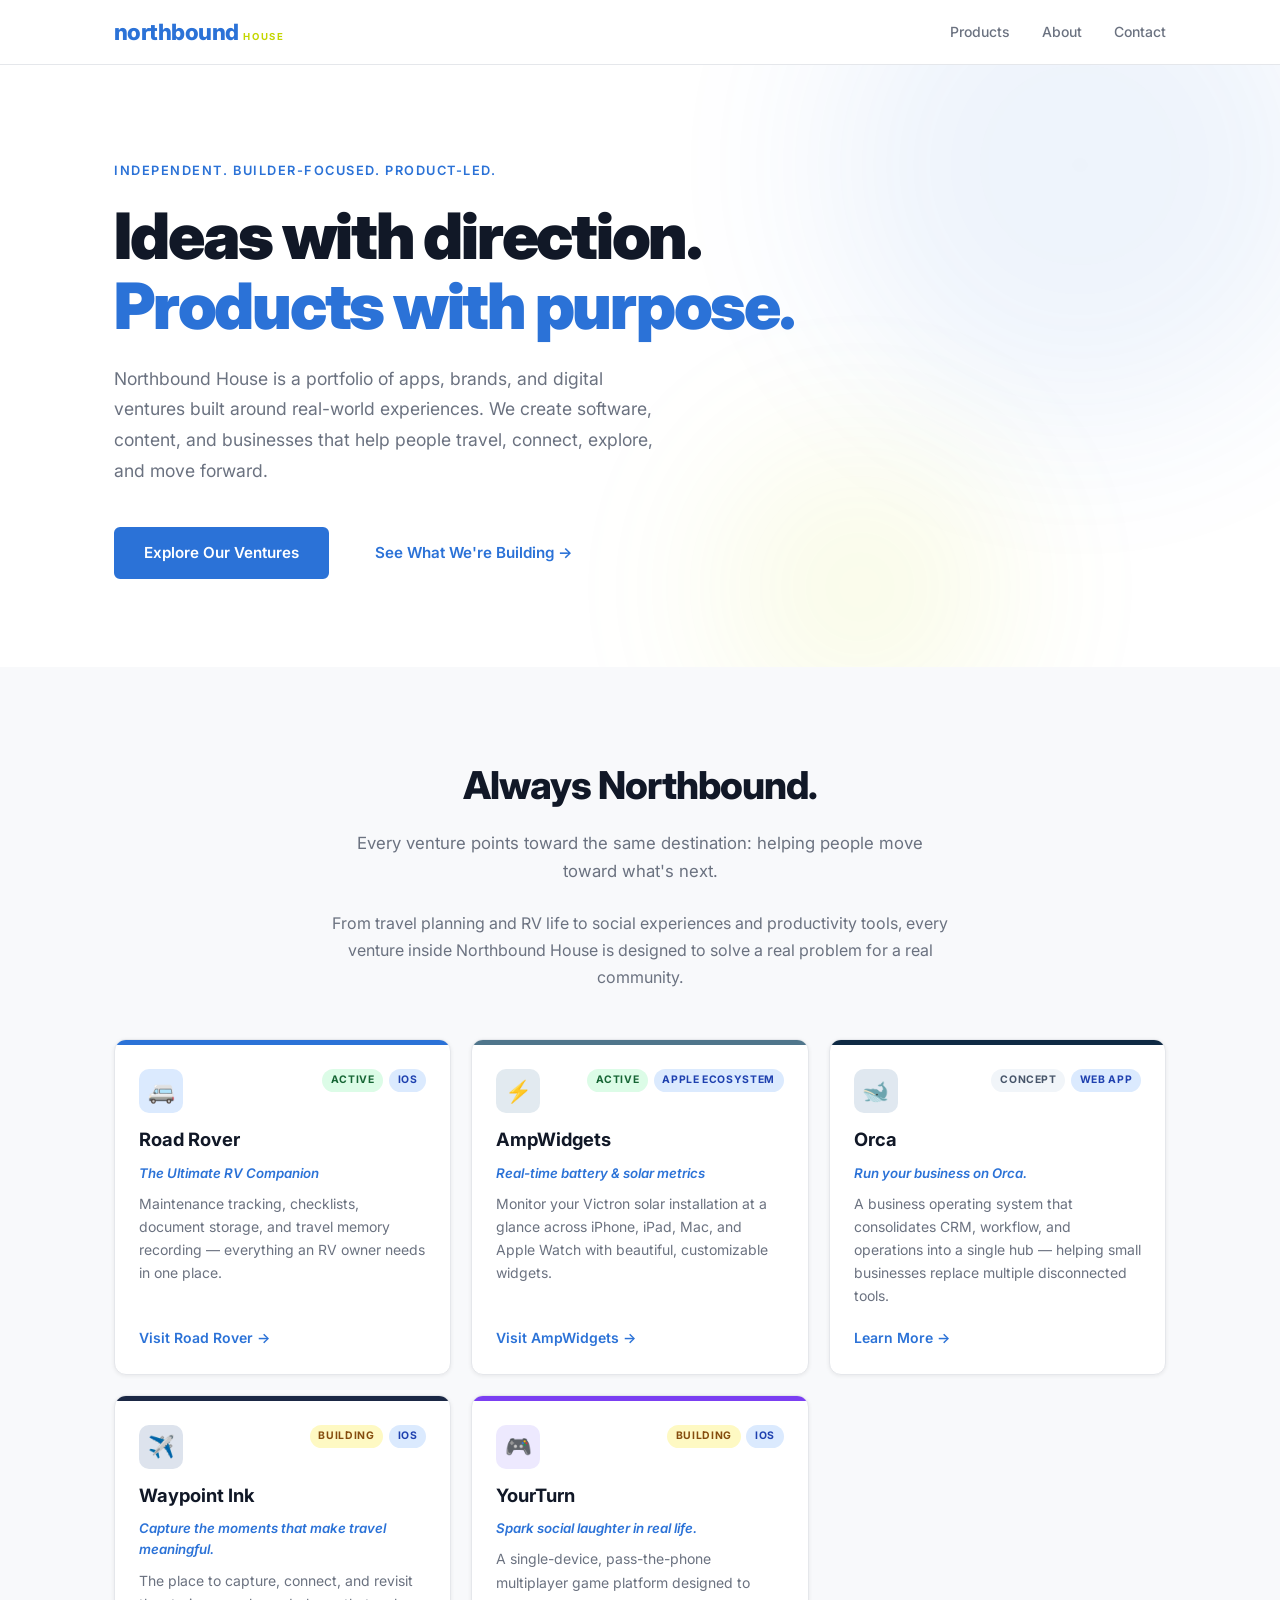
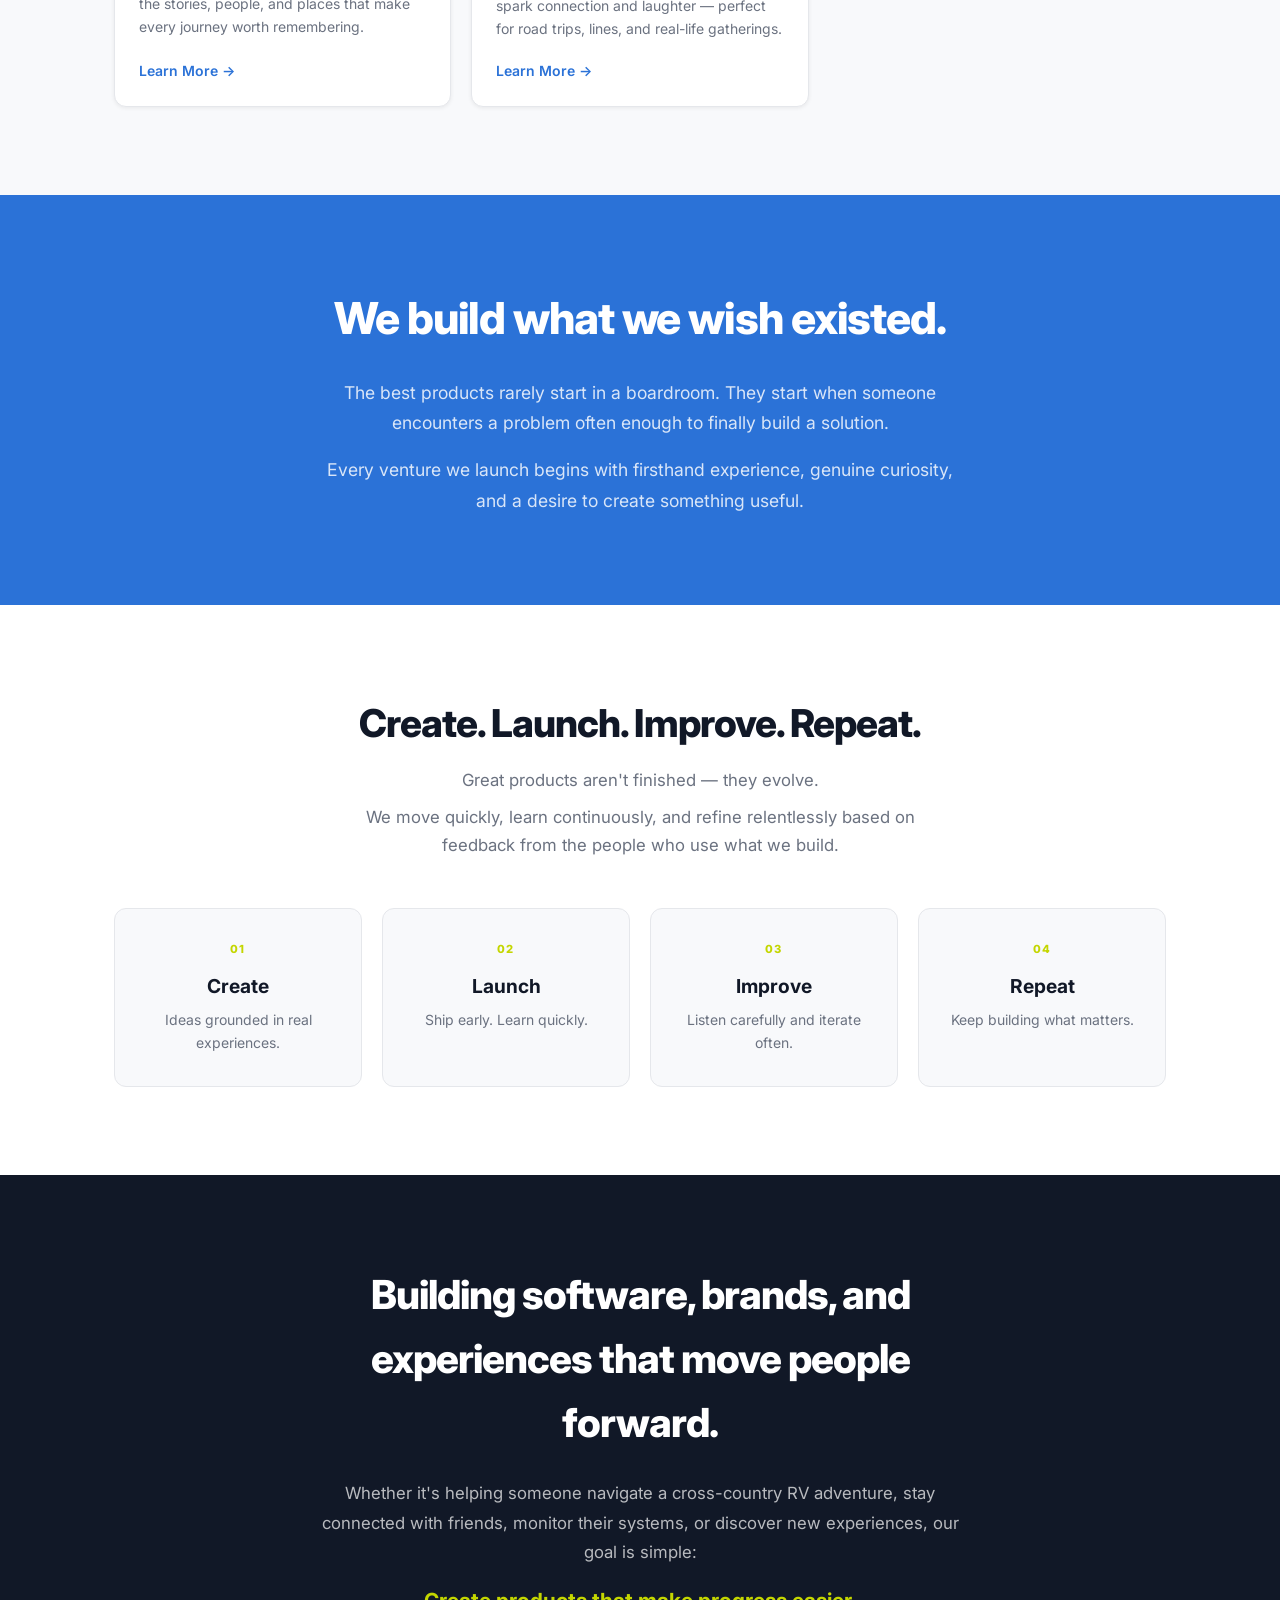
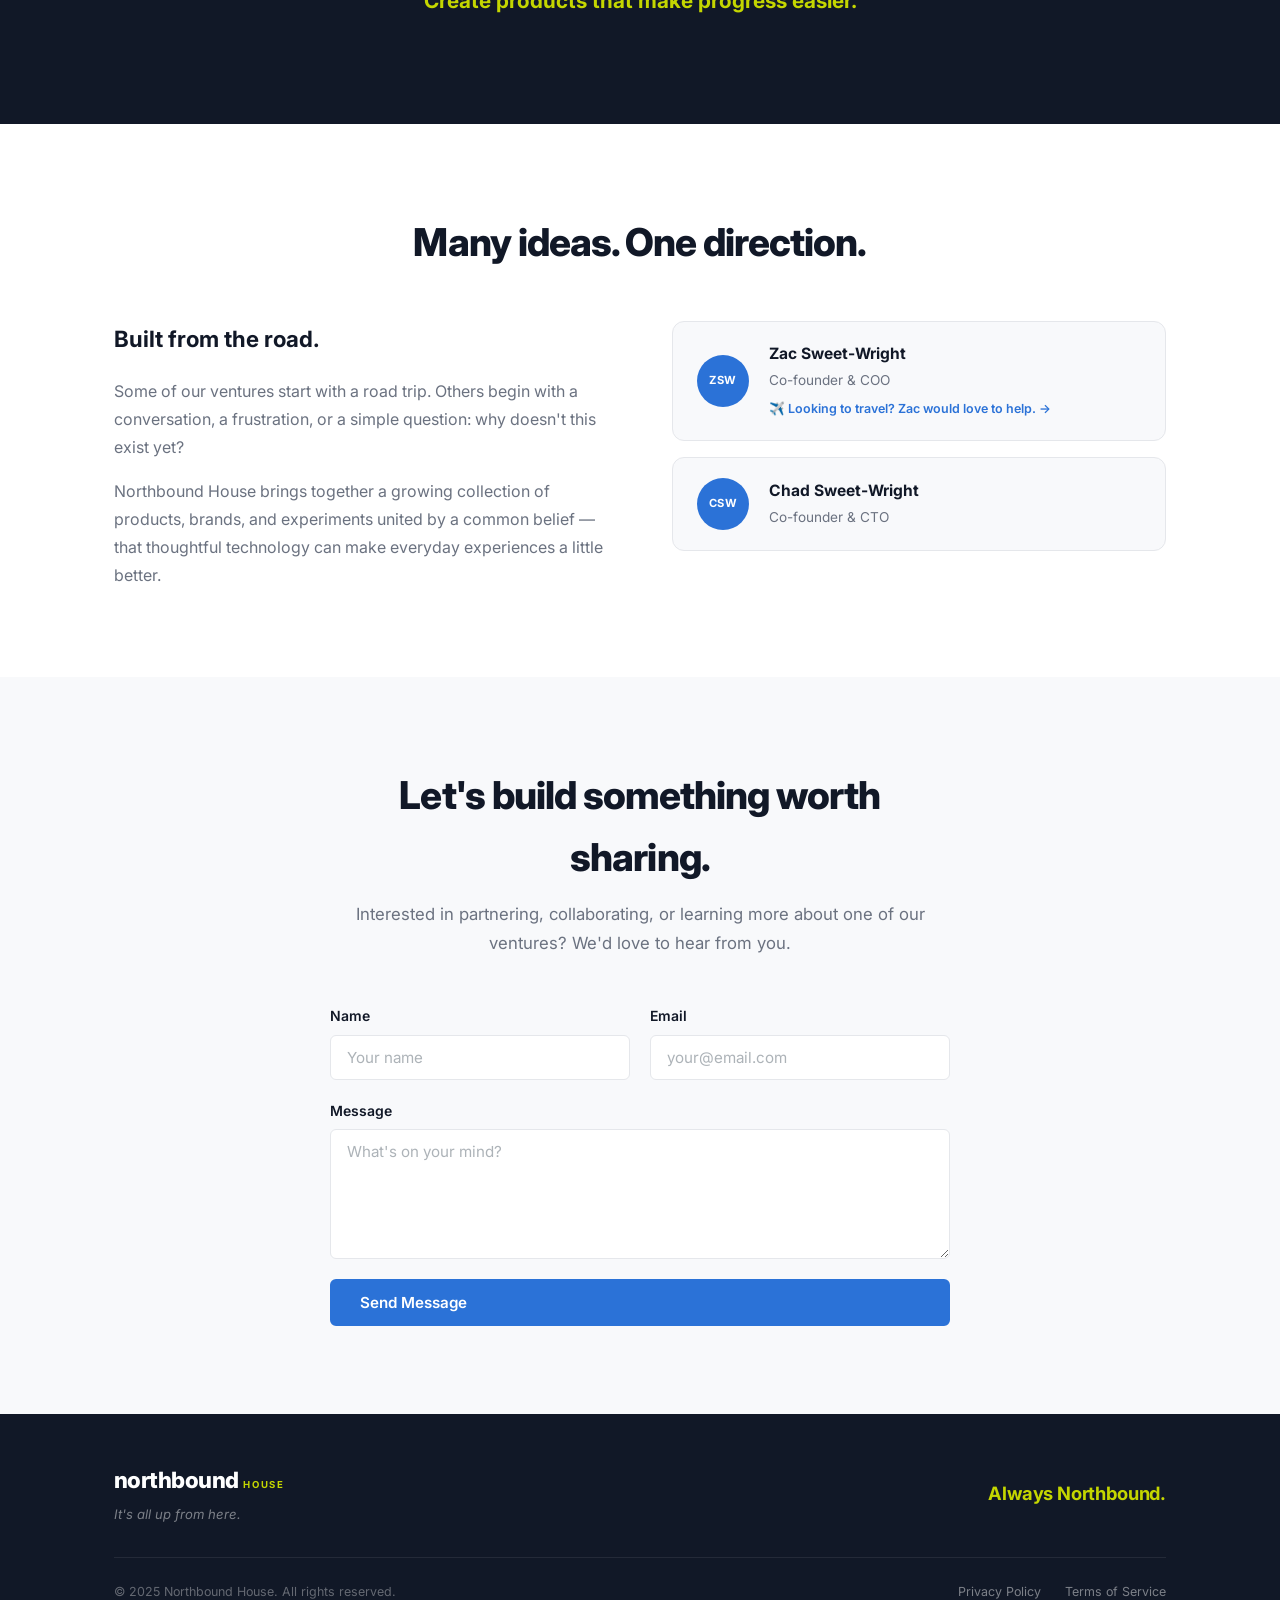
==== index.html @ c1bfc727 "Initial commit — Northbound House main site" ====
<!DOCTYPE html>
<html lang="en">
<head>
  <meta charset="UTF-8">
  <meta name="viewport" content="width=device-width, initial-scale=1.0">
  <title>Northbound House — Ideas with direction. Products with purpose.</title>
  <meta name="description" content="Northbound House is an independent venture studio building software, brands, and digital experiences that help people travel, connect, explore, and move forward.">
  <meta property="og:title" content="Northbound House">
  <meta property="og:description" content="Ideas with direction. Products with purpose.">
  <meta property="og:type" content="website">
  <meta property="og:url" content="https://northboundhouse.com">
  <link rel="preconnect" href="https://fonts.googleapis.com">
  <link rel="preconnect" href="https://fonts.gstatic.com" crossorigin>
  <link href="https://fonts.googleapis.com/css2?family=Inter:wght@300;400;500;600;700;800;900&display=swap" rel="stylesheet">
  <link rel="stylesheet" href="css/style.css">
</head>
<body>

  <!-- ========== HEADER ========== -->
  <header class="header" id="top">
    <nav class="nav container">
      <a href="#top" class="logo">
        <span class="logo-northbound">northbound</span>
        <span class="logo-house">HOUSE</span>
      </a>
      <ul class="nav-links" id="nav-links">
        <li><a href="#ventures">Products</a></li>
        <li><a href="#about">About</a></li>
        <li><a href="#contact">Contact</a></li>
      </ul>
      <button class="nav-toggle" id="nav-toggle" aria-label="Toggle navigation" aria-expanded="false">
        <span></span>
        <span></span>
        <span></span>
      </button>
    </nav>
  </header>

  <!-- ========== HERO ========== -->
  <section class="hero">
    <div class="hero-decoration" aria-hidden="true">
      <div class="hero-orb hero-orb--1"></div>
      <div class="hero-orb hero-orb--2"></div>
    </div>
    <div class="container">
      <div class="hero-content">
        <p class="hero-eyebrow">Independent. Builder-focused. Product-led.</p>
        <h1 class="hero-headline">Ideas with direction.<br><span class="accent">Products with purpose.</span></h1>
        <p class="hero-sub">Northbound House is a portfolio of apps, brands, and digital ventures built around real-world experiences. We create software, content, and businesses that help people travel, connect, explore, and move forward.</p>
        <div class="hero-ctas">
          <a href="#ventures" class="btn btn-primary">Explore Our Ventures</a>
          <a href="#process" class="btn btn-ghost">See What We're Building →</a>
        </div>
      </div>
    </div>
  </section>

  <!-- ========== VENTURES ========== -->
  <section class="ventures" id="ventures">
    <div class="container">
      <div class="section-header">
        <h2>Always Northbound.</h2>
        <p>Every venture points toward the same destination: helping people move toward what's next.</p>
      </div>
      <p class="ventures-intro">From travel planning and RV life to social experiences and productivity tools, every venture inside Northbound House is designed to solve a real problem for a real community.</p>

      <div class="venture-grid">

        <!-- Road Rover -->
        <article class="venture-card">
          <div class="venture-card__bar" style="background: #2B72D7;"></div>
          <div class="venture-card__body">
            <div class="venture-card__top">
              <div class="venture-icon venture-icon--blue">🚐</div>
              <div class="venture-card__badges">
                <span class="badge badge--active">Active</span>
                <span class="badge badge--platform">iOS</span>
              </div>
            </div>
            <h3>Road Rover</h3>
            <p class="venture-tagline">The Ultimate RV Companion</p>
            <p class="venture-desc">Maintenance tracking, checklists, document storage, and travel memory recording — everything an RV owner needs in one place.</p>
            <a href="https://roadrover.northboundhouse.com" class="venture-link">Visit Road Rover →</a>
          </div>
        </article>

        <!-- AmpWidgets -->
        <article class="venture-card">
          <div class="venture-card__bar" style="background: #4F758B;"></div>
          <div class="venture-card__body">
            <div class="venture-card__top">
              <div class="venture-icon venture-icon--slate">⚡</div>
              <div class="venture-card__badges">
                <span class="badge badge--active">Active</span>
                <span class="badge badge--platform">Apple Ecosystem</span>
              </div>
            </div>
            <h3>AmpWidgets</h3>
            <p class="venture-tagline">Real-time battery &amp; solar metrics</p>
            <p class="venture-desc">Monitor your Victron solar installation at a glance across iPhone, iPad, Mac, and Apple Watch with beautiful, customizable widgets.</p>
            <a href="https://ampwidgets.northboundhouse.com" class="venture-link">Visit AmpWidgets →</a>
          </div>
        </article>

        <!-- Orca -->
        <article class="venture-card">
          <div class="venture-card__bar" style="background: #0f2a44;"></div>
          <div class="venture-card__body">
            <div class="venture-card__top">
              <div class="venture-icon venture-icon--dark">🐋</div>
              <div class="venture-card__badges">
                <span class="badge badge--concept">Concept</span>
                <span class="badge badge--platform">Web App</span>
              </div>
            </div>
            <h3>Orca</h3>
            <p class="venture-tagline">Run your business on Orca.</p>
            <p class="venture-desc">A business operating system that consolidates CRM, workflow, and operations into a single hub — helping small businesses replace multiple disconnected tools.</p>
            <a href="https://orca.northboundhouse.com" class="venture-link">Learn More →</a>
          </div>
        </article>

        <!-- Waypoint Ink -->
        <article class="venture-card">
          <div class="venture-card__bar" style="background: #1b2845;"></div>
          <div class="venture-card__body">
            <div class="venture-card__top">
              <div class="venture-icon venture-icon--navy">✈️</div>
              <div class="venture-card__badges">
                <span class="badge badge--building">Building</span>
                <span class="badge badge--platform">iOS</span>
              </div>
            </div>
            <h3>Waypoint Ink</h3>
            <p class="venture-tagline">Capture the moments that make travel meaningful.</p>
            <p class="venture-desc">The place to capture, connect, and revisit the stories, people, and places that make every journey worth remembering.</p>
            <a href="https://waypoint.northboundhouse.com" class="venture-link">Learn More →</a>
          </div>
        </article>

        <!-- YourTurn -->
        <article class="venture-card">
          <div class="venture-card__bar" style="background: #7B3FF2;"></div>
          <div class="venture-card__body">
            <div class="venture-card__top">
              <div class="venture-icon venture-icon--purple">🎮</div>
              <div class="venture-card__badges">
                <span class="badge badge--building">Building</span>
                <span class="badge badge--platform">iOS</span>
              </div>
            </div>
            <h3>YourTurn</h3>
            <p class="venture-tagline">Spark social laughter in real life.</p>
            <p class="venture-desc">A single-device, pass-the-phone multiplayer game platform designed to spark connection and laughter — perfect for road trips, lines, and real-life gatherings.</p>
            <a href="https://yourturn.northboundhouse.com" class="venture-link">Learn More →</a>
          </div>
        </article>


      </div>
    </div>
  </section>

  <!-- ========== PHILOSOPHY ========== -->
  <section class="philosophy">
    <div class="container">
      <div class="philosophy-content">
        <h2>We build what we wish existed.</h2>
        <p>The best products rarely start in a boardroom. They start when someone encounters a problem often enough to finally build a solution.</p>
        <p>Every venture we launch begins with firsthand experience, genuine curiosity, and a desire to create something useful.</p>
      </div>
    </div>
  </section>

  <!-- ========== PROCESS ========== -->
  <section class="process" id="process">
    <div class="container">
      <div class="section-header">
        <h2>Create. Launch. Improve. Repeat.</h2>
        <p>Great products aren't finished — they evolve.</p>
        <p class="section-sub">We move quickly, learn continuously, and refine relentlessly based on feedback from the people who use what we build.</p>
      </div>
      <div class="process-grid">
        <div class="process-step">
          <span class="process-number">01</span>
          <h3>Create</h3>
          <p>Ideas grounded in real experiences.</p>
        </div>
        <div class="process-step">
          <span class="process-number">02</span>
          <h3>Launch</h3>
          <p>Ship early. Learn quickly.</p>
        </div>
        <div class="process-step">
          <span class="process-number">03</span>
          <h3>Improve</h3>
          <p>Listen carefully and iterate often.</p>
        </div>
        <div class="process-step">
          <span class="process-number">04</span>
          <h3>Repeat</h3>
          <p>Keep building what matters.</p>
        </div>
      </div>
    </div>
  </section>

  <!-- ========== MISSION ========== -->
  <section class="mission">
    <div class="container">
      <div class="mission-content">
        <h2>Building software, brands, and experiences that move people forward.</h2>
        <p>Whether it's helping someone navigate a cross-country RV adventure, stay connected with friends, monitor their systems, or discover new experiences, our goal is simple:</p>
        <p class="mission-statement">Create products that make progress easier.</p>
      </div>
    </div>
  </section>

  <!-- ========== ABOUT ========== -->
  <section class="about" id="about">
    <div class="container">
      <div class="section-header">
        <h2>Many ideas. One direction.</h2>
      </div>
      <div class="about-content">
        <div class="about-story">
          <h3>Built from the road.</h3>
          <p>Some of our ventures start with a road trip. Others begin with a conversation, a frustration, or a simple question: why doesn't this exist yet?</p>
          <p>Northbound House brings together a growing collection of products, brands, and experiments united by a common belief — that thoughtful technology can make everyday experiences a little better.</p>
        </div>
        <div class="team-grid">
          <div class="team-member">
            <div class="team-avatar" aria-hidden="true">ZSW</div>
            <div class="team-info">
              <h4>Zac Sweet-Wright</h4>
              <p>Co-founder &amp; COO</p>
              <a href="https://boraborabound.com" class="team-aside" target="_blank" rel="noopener noreferrer">✈️ Looking to travel? Zac would love to help. →</a>
            </div>
          </div>
          <div class="team-member">
            <div class="team-avatar" aria-hidden="true">CSW</div>
            <div class="team-info">
              <h4>Chad Sweet-Wright</h4>
              <p>Co-founder &amp; CTO</p>
            </div>
          </div>
        </div>
      </div>
    </div>
  </section>

  <!-- ========== CONTACT ========== -->
  <section class="contact" id="contact">
    <div class="container">
      <div class="section-header">
        <h2>Let's build something worth sharing.</h2>
        <p>Interested in partnering, collaborating, or learning more about one of our ventures? We'd love to hear from you.</p>
      </div>
      <form class="contact-form" action="https://formspree.io/f/YOUR_FORM_ID" method="POST">
        <div class="form-row">
          <div class="form-group">
            <label for="name">Name</label>
            <input type="text" id="name" name="name" required placeholder="Your name">
          </div>
          <div class="form-group">
            <label for="email">Email</label>
            <input type="email" id="email" name="email" required placeholder="your@email.com">
          </div>
        </div>
        <div class="form-group">
          <label for="message">Message</label>
          <textarea id="message" name="message" required rows="5" placeholder="What's on your mind?"></textarea>
        </div>
        <button type="submit" class="btn btn-primary">Send Message</button>
      </form>
    </div>
  </section>

  <!-- ========== FOOTER ========== -->
  <footer class="footer">
    <div class="container">
      <div class="footer-top">
        <div class="footer-brand">
          <a href="#top" class="logo">
            <span class="logo-northbound">northbound</span>
            <span class="logo-house">HOUSE</span>
          </a>
          <p class="footer-tagline">It's all up from here.</p>
        </div>
        <p class="footer-motto">Always Northbound.</p>
      </div>
      <div class="footer-bottom">
        <p>&copy; 2025 Northbound House. All rights reserved.</p>
        <div class="footer-links">
          <a href="privacy.html">Privacy Policy</a>
          <a href="terms.html">Terms of Service</a>
        </div>
      </div>
    </div>
  </footer>

  <script src="js/main.js"></script>
</body>
</html>
---- css/style.css ----
/* =============================================
   NORTHBOUND HOUSE — Main Site
   ============================================= */

/* --- Variables --- */
:root {
  --primary:    #2B72D7;
  --primary-dk: #1a5bbf;
  --secondary:  #4F758B;
  --neutral:    #ADB3B8;
  --accent-1:   #C4D600;
  --accent-2:   #FF431B;

  --text:       #111827;
  --text-muted: #6b7280;
  --border:     #e5e7eb;
  --bg:         #ffffff;
  --bg-soft:    #f8f9fb;

  --font: 'Inter', -apple-system, BlinkMacSystemFont, sans-serif;

  --max-w: 1100px;
  --pad:   1.5rem;

  --radius:    12px;
  --radius-sm: 6px;

  --shadow-sm: 0 1px 4px rgba(0,0,0,0.07);
  --shadow-md: 0 4px 20px rgba(0,0,0,0.10);

  --ease: 0.2s ease;
}

/* --- Reset --- */
*, *::before, *::after { box-sizing: border-box; margin: 0; padding: 0; }
html  { scroll-behavior: smooth; }
body  { font-family: var(--font); color: var(--text); background: var(--bg); line-height: 1.6; -webkit-font-smoothing: antialiased; }
img   { max-width: 100%; display: block; }
a     { color: inherit; text-decoration: none; }
ul    { list-style: none; }
button { font-family: var(--font); }

/* --- Container --- */
.container {
  max-width: var(--max-w);
  margin: 0 auto;
  padding: 0 var(--pad);
}

/* --- Section header --- */
.section-header {
  text-align: center;
  max-width: 620px;
  margin: 0 auto 3rem;
}
.section-header h2 {
  font-size: clamp(1.75rem, 3vw, 2.5rem);
  font-weight: 800;
  letter-spacing: -0.025em;
  margin-bottom: 0.75rem;
}
.section-header p { font-size: 1.05rem; color: var(--text-muted); line-height: 1.7; }
.section-header .section-sub { margin-top: 0.5rem; }

/* --- Buttons --- */
.btn {
  display: inline-flex;
  align-items: center;
  padding: 0.75rem 1.75rem;
  border-radius: var(--radius-sm);
  font-weight: 600;
  font-size: 0.95rem;
  cursor: pointer;
  transition: all var(--ease);
  border: 2px solid transparent;
}
.btn-primary {
  background: var(--primary);
  color: #fff;
  border-color: var(--primary);
}
.btn-primary:hover {
  background: var(--primary-dk);
  border-color: var(--primary-dk);
  transform: translateY(-1px);
  box-shadow: 0 4px 14px rgba(43,114,215,0.35);
}
.btn-ghost {
  background: transparent;
  color: var(--primary);
}
.btn-ghost:hover { color: var(--primary-dk); text-decoration: underline; }

/* =============================================
   HEADER
   ============================================= */
.header {
  position: sticky;
  top: 0;
  z-index: 100;
  background: rgba(255,255,255,0.96);
  backdrop-filter: blur(10px);
  -webkit-backdrop-filter: blur(10px);
  border-bottom: 1px solid var(--border);
}
.nav {
  display: flex;
  align-items: center;
  justify-content: space-between;
  height: 64px;
}

/* Logo */
.logo { display: flex; align-items: baseline; gap: 0.3rem; }
.logo-northbound {
  font-size: 1.4rem;
  font-weight: 800;
  color: var(--primary);
  letter-spacing: -0.025em;
}
.logo-house {
  font-size: 0.6rem;
  font-weight: 700;
  color: var(--accent-1);
  letter-spacing: 0.18em;
  text-transform: uppercase;
}

/* Nav links */
.nav-links { display: flex; gap: 2rem; align-items: center; }
.nav-links a {
  font-size: 0.875rem;
  font-weight: 500;
  color: var(--text-muted);
  transition: color var(--ease);
}
.nav-links a:hover { color: var(--primary); }

/* Hamburger */
.nav-toggle {
  display: none;
  flex-direction: column;
  gap: 5px;
  background: none;
  border: none;
  cursor: pointer;
  padding: 4px;
}
.nav-toggle span {
  display: block;
  width: 22px;
  height: 2px;
  background: var(--text);
  border-radius: 2px;
  transition: all var(--ease);
}

/* =============================================
   HERO
   ============================================= */
.hero {
  position: relative;
  overflow: hidden;
  padding: 6rem 0 5.5rem;
  background-image: url('https://images.unsplash.com/photo-1506905925346-21bda4d32df4?auto=format&fit=crop&w=1800&q=80');
  background-size: cover;
  background-position: center 40%;
}
.hero::before {
  content: '';
  position: absolute;
  inset: 0;
  background: linear-gradient(to right, rgba(255,255,255,0.97) 50%, rgba(255,255,255,0.6) 100%);
  z-index: 0;
}
.hero .container { position: relative; z-index: 1; }
.hero-decoration {
  position: absolute;
  inset: 0;
  pointer-events: none;
  overflow: hidden;
}
.hero-orb {
  position: absolute;
  border-radius: 50%;
  filter: blur(90px);
}
.hero-orb--1 {
  width: 520px;
  height: 520px;
  background: var(--primary);
  opacity: 0.08;
  top: -160px;
  right: -60px;
}
.hero-orb--2 {
  width: 280px;
  height: 280px;
  background: var(--accent-1);
  opacity: 0.10;
  bottom: -60px;
  right: 280px;
}

.hero-content {
  position: relative;
  z-index: 1;
  max-width: 680px;
}
.hero-eyebrow {
  font-size: 0.8rem;
  font-weight: 600;
  letter-spacing: 0.12em;
  text-transform: uppercase;
  color: var(--primary);
  margin-bottom: 1.25rem;
}
.hero-headline {
  font-size: clamp(2.25rem, 5.5vw, 4rem);
  font-weight: 900;
  letter-spacing: -0.035em;
  line-height: 1.08;
  margin-bottom: 1.5rem;
}
.hero-headline .accent { color: var(--primary); }
.hero-sub {
  font-size: 1.1rem;
  color: var(--text-muted);
  line-height: 1.75;
  margin-bottom: 2.5rem;
  max-width: 560px;
}
.hero-ctas { display: flex; gap: 1rem; align-items: center; flex-wrap: wrap; }

/* =============================================
   VENTURES
   ============================================= */
.ventures {
  padding: 5.5rem 0;
  background: var(--bg-soft);
}
.ventures-intro {
  text-align: center;
  font-size: 1rem;
  color: var(--text-muted);
  max-width: 620px;
  margin: -1.5rem auto 3rem;
  line-height: 1.7;
}

.venture-grid {
  display: grid;
  grid-template-columns: repeat(3, 1fr);
  gap: 1.25rem;
}

.venture-card {
  background: var(--bg);
  border-radius: var(--radius);
  overflow: hidden;
  box-shadow: var(--shadow-sm);
  border: 1px solid var(--border);
  display: flex;
  flex-direction: column;
  transition: transform var(--ease), box-shadow var(--ease);
}
.venture-card:hover {
  transform: translateY(-3px);
  box-shadow: var(--shadow-md);
}

.venture-card__bar { height: 5px; flex-shrink: 0; }

.venture-card__body {
  padding: 1.5rem;
  display: flex;
  flex-direction: column;
  flex: 1;
  gap: 0.5rem;
}

.venture-card__top {
  display: flex;
  align-items: flex-start;
  justify-content: space-between;
  margin-bottom: 0.25rem;
}

.venture-icon {
  width: 44px;
  height: 44px;
  border-radius: 10px;
  display: flex;
  align-items: center;
  justify-content: center;
  font-size: 1.35rem;
  flex-shrink: 0;
}
.venture-icon--blue   { background: #dbeafe; }
.venture-icon--slate  { background: #e2eaf0; }
.venture-icon--dark   { background: #e0e8f0; }
.venture-icon--navy   { background: #dde3ed; }
.venture-icon--purple { background: #ede9fe; }

.venture-card__badges { display: flex; flex-wrap: wrap; gap: 0.35rem; justify-content: flex-end; }

.badge {
  font-size: 0.65rem;
  font-weight: 700;
  padding: 0.2rem 0.55rem;
  border-radius: 100px;
  text-transform: uppercase;
  letter-spacing: 0.06em;
}
/* Status badges */
.badge--active   { background: #dcfce7; color: #166534; }
.badge--building { background: #fef9c3; color: #854d0e; }
.badge--concept  { background: #f1f5f9; color: #475569; }
/* Platform badge */
.badge--platform { background: #dbeafe; color: #1e40af; }

.venture-card h3 {
  font-size: 1.15rem;
  font-weight: 700;
  color: var(--text);
}
.venture-tagline {
  font-size: 0.83rem;
  font-weight: 600;
  color: var(--primary);
  font-style: italic;
}
.venture-desc {
  font-size: 0.875rem;
  color: var(--text-muted);
  line-height: 1.65;
  flex: 1;
}
.venture-link {
  display: inline-block;
  margin-top: 0.75rem;
  font-size: 0.875rem;
  font-weight: 600;
  color: var(--primary);
  transition: color var(--ease);
}
.venture-link:hover { color: var(--primary-dk); }

/* Callout card */
.venture-card--callout {
  background: linear-gradient(135deg, #f0f7ff 0%, #edf4fd 100%);
  border: 1.5px dashed #bfdbfe;
}
.venture-card__body--callout {
  align-items: flex-start;
  justify-content: center;
}
.callout-icon { font-size: 1.75rem; margin-bottom: 0.25rem; }
.callout-label {
  font-size: 0.72rem;
  font-weight: 700;
  text-transform: uppercase;
  letter-spacing: 0.1em;
  color: var(--primary);
  margin-bottom: 0.25rem;
}

/* =============================================
   PHILOSOPHY
   ============================================= */
.philosophy {
  padding: 5.5rem 0;
  background: var(--primary);
}
.philosophy-content {
  max-width: 660px;
  margin: 0 auto;
  text-align: center;
}
.philosophy-content h2 {
  font-size: clamp(1.75rem, 3.5vw, 2.75rem);
  font-weight: 800;
  letter-spacing: -0.025em;
  color: #fff;
  margin-bottom: 1.5rem;
}
.philosophy-content p {
  font-size: 1.1rem;
  color: rgba(255,255,255,0.82);
  line-height: 1.75;
  margin-bottom: 1rem;
}
.philosophy-content p:last-child { margin-bottom: 0; }

/* =============================================
   PROCESS
   ============================================= */
.process {
  padding: 5.5rem 0;
  background: var(--bg);
}
.process-grid {
  display: grid;
  grid-template-columns: repeat(4, 1fr);
  gap: 1.25rem;
  margin-top: 3rem;
}
.process-step {
  padding: 2rem 1.5rem;
  border-radius: var(--radius);
  background: var(--bg-soft);
  border: 1px solid var(--border);
  text-align: center;
  transition: background var(--ease), border-color var(--ease);
}
.process-step:hover {
  background: #eef4ff;
  border-color: #bfdbfe;
}
.process-number {
  display: block;
  font-size: 0.7rem;
  font-weight: 800;
  color: var(--accent-1);
  letter-spacing: 0.12em;
  margin-bottom: 0.75rem;
}
.process-step h3 {
  font-size: 1.2rem;
  font-weight: 700;
  margin-bottom: 0.5rem;
}
.process-step p {
  font-size: 0.875rem;
  color: var(--text-muted);
  line-height: 1.6;
}

/* =============================================
   MISSION
   ============================================= */
.mission {
  padding: 5.5rem 0;
  background: #111827;
}
.mission-content {
  max-width: 660px;
  margin: 0 auto;
  text-align: center;
}
.mission-content h2 {
  font-size: clamp(1.75rem, 3.5vw, 2.5rem);
  font-weight: 800;
  letter-spacing: -0.025em;
  color: #fff;
  margin-bottom: 1.5rem;
}
.mission-content p {
  font-size: 1.05rem;
  color: rgba(255,255,255,0.7);
  line-height: 1.75;
  margin-bottom: 1rem;
}
.mission-statement {
  font-size: 1.3rem !important;
  font-weight: 700 !important;
  color: var(--accent-1) !important;
  margin-top: 1rem;
}

/* =============================================
   ABOUT
   ============================================= */
.about {
  padding: 5.5rem 0;
  background: var(--bg);
}
.about-content {
  display: grid;
  grid-template-columns: 1fr 1fr;
  gap: 4rem;
  align-items: start;
  margin-top: 1rem;
}
.about-story h3 {
  font-size: 1.4rem;
  font-weight: 700;
  margin-bottom: 1.25rem;
}
.about-story p {
  font-size: 1rem;
  color: var(--text-muted);
  line-height: 1.75;
  margin-bottom: 1rem;
}
.about-story p:last-child { margin-bottom: 0; }

.team-grid { display: flex; flex-direction: column; gap: 1rem; }
.team-member {
  display: flex;
  align-items: center;
  gap: 1.25rem;
  padding: 1.25rem 1.5rem;
  background: var(--bg-soft);
  border: 1px solid var(--border);
  border-radius: var(--radius);
}
.team-avatar {
  width: 52px;
  height: 52px;
  border-radius: 50%;
  background: var(--primary);
  color: #fff;
  display: flex;
  align-items: center;
  justify-content: center;
  font-size: 0.7rem;
  font-weight: 700;
  letter-spacing: 0.05em;
  flex-shrink: 0;
}
.team-info h4 { font-size: 0.975rem; font-weight: 700; margin-bottom: 0.2rem; }
.team-info p  { font-size: 0.85rem; color: var(--text-muted); }
.team-aside {
  display: inline-block;
  margin-top: 0.4rem;
  font-size: 0.78rem;
  font-weight: 600;
  color: var(--primary);
  transition: color var(--ease);
}
.team-aside:hover { color: var(--primary-dk); }

/* =============================================
   CONTACT
   ============================================= */
.contact {
  padding: 5.5rem 0;
  background: var(--bg-soft);
}
.contact-form {
  max-width: 620px;
  margin: 0 auto;
  display: flex;
  flex-direction: column;
  gap: 1.25rem;
}
.form-row {
  display: grid;
  grid-template-columns: 1fr 1fr;
  gap: 1.25rem;
}
.form-group { display: flex; flex-direction: column; gap: 0.45rem; }
.form-group label {
  font-size: 0.875rem;
  font-weight: 600;
  color: var(--text);
}
.form-group input,
.form-group textarea {
  padding: 0.75rem 1rem;
  border: 1.5px solid var(--border);
  border-radius: var(--radius-sm);
  font-family: var(--font);
  font-size: 0.95rem;
  color: var(--text);
  background: var(--bg);
  transition: border-color var(--ease), box-shadow var(--ease);
  outline: none;
}
.form-group input::placeholder,
.form-group textarea::placeholder { color: var(--neutral); }
.form-group input:focus,
.form-group textarea:focus {
  border-color: var(--primary);
  box-shadow: 0 0 0 3px rgba(43,114,215,0.12);
}
.form-group textarea { resize: vertical; min-height: 130px; }

/* =============================================
   FOOTER
   ============================================= */
.footer {
  background: #111827;
  color: #fff;
  padding: 3rem 0 2rem;
}
.footer-top {
  display: flex;
  justify-content: space-between;
  align-items: flex-start;
  padding-bottom: 2rem;
  border-bottom: 1px solid rgba(255,255,255,0.08);
  margin-bottom: 1.5rem;
}
.footer-brand .logo-northbound { color: #fff; }
.footer-tagline {
  font-size: 0.82rem;
  color: rgba(255,255,255,0.45);
  font-style: italic;
  margin-top: 0.4rem;
}
.footer-motto {
  font-size: 1.15rem;
  font-weight: 700;
  color: var(--accent-1);
  letter-spacing: -0.01em;
  align-self: center;
}
.footer-bottom {
  display: flex;
  justify-content: space-between;
  align-items: center;
}
.footer-bottom p { font-size: 0.78rem; color: rgba(255,255,255,0.35); }
.footer-links { display: flex; gap: 1.5rem; }
.footer-links a {
  font-size: 0.78rem;
  color: rgba(255,255,255,0.45);
  transition: color var(--ease);
}
.footer-links a:hover { color: #fff; }

/* =============================================
   RESPONSIVE
   ============================================= */
@media (max-width: 960px) {
  .venture-grid  { grid-template-columns: repeat(2, 1fr); }
  .process-grid  { grid-template-columns: repeat(2, 1fr); }
  .about-content { grid-template-columns: 1fr; gap: 2.5rem; }
}

@media (max-width: 640px) {
  /* Mobile nav */
  .nav-links {
    display: none;
    position: fixed;
    top: 64px;
    left: 0;
    right: 0;
    background: #fff;
    flex-direction: column;
    padding: 1.5rem var(--pad);
    gap: 1.25rem;
    border-bottom: 1px solid var(--border);
    box-shadow: var(--shadow-md);
  }
  .nav-links.is-open { display: flex; }
  .nav-toggle { display: flex; }

  .hero { padding: 4rem 0 3.5rem; }
  .hero-decoration { display: none; }

  .venture-grid { grid-template-columns: 1fr; }
  .process-grid { grid-template-columns: 1fr 1fr; }

  .form-row { grid-template-columns: 1fr; }

  .footer-top    { flex-direction: column; gap: 1.25rem; }
  .footer-bottom { flex-direction: column; gap: 0.75rem; text-align: center; }
  .footer-links  { justify-content: center; }
}
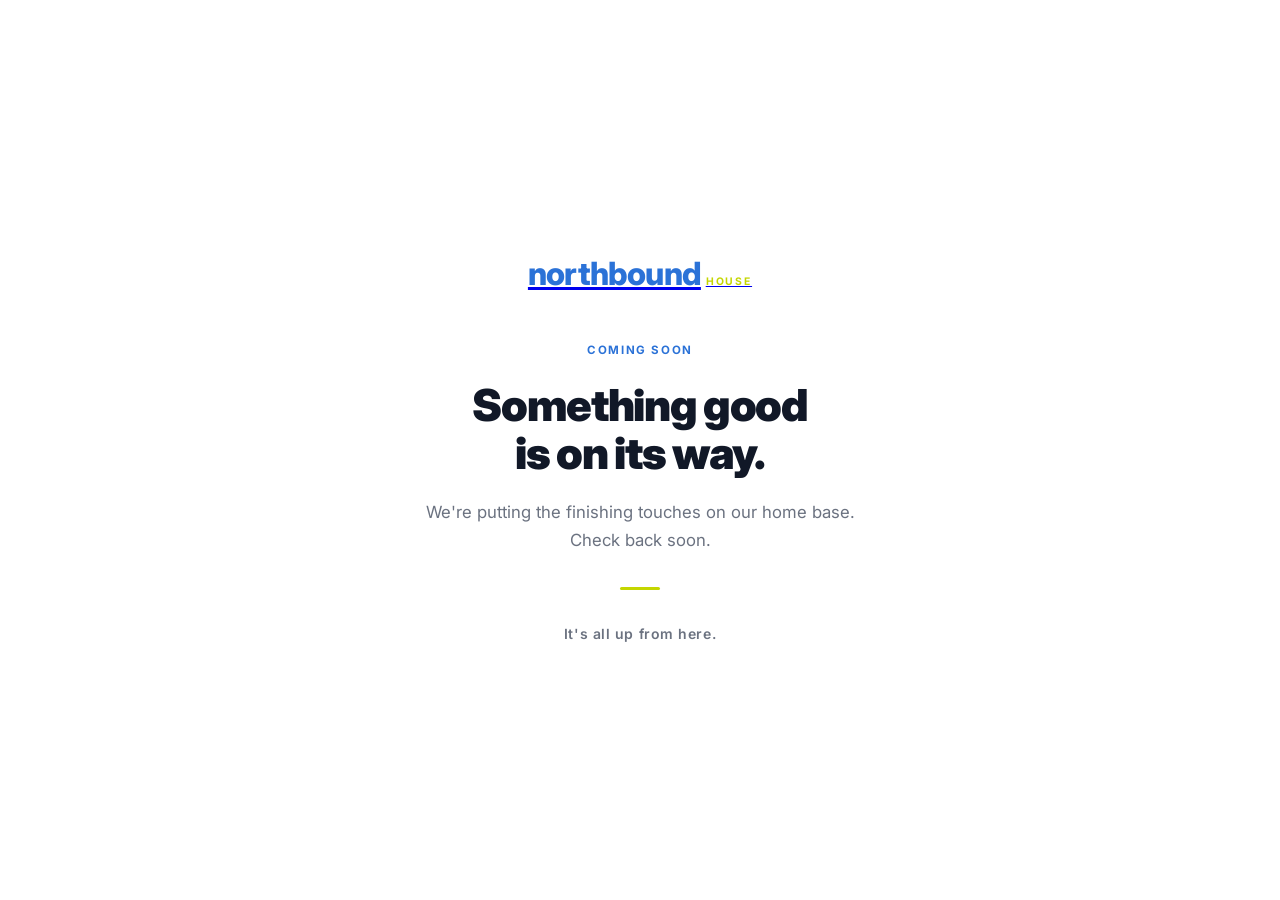
==== commit 30ef05f5: "Add coming soon homepage, move full site to /inside, add Nopeify and Cadence" ====
--- a/index.html
+++ b/index.html
@@ -3,302 +3,124 @@
 <head>
   <meta charset="UTF-8">
   <meta name="viewport" content="width=device-width, initial-scale=1.0">
-  <title>Northbound House — Ideas with direction. Products with purpose.</title>
-  <meta name="description" content="Northbound House is an independent venture studio building software, brands, and digital experiences that help people travel, connect, explore, and move forward.">
-  <meta property="og:title" content="Northbound House">
-  <meta property="og:description" content="Ideas with direction. Products with purpose.">
-  <meta property="og:type" content="website">
-  <meta property="og:url" content="https://northboundhouse.com">
+  <title>Northbound House — Coming Soon</title>
+  <meta name="description" content="Northbound House is coming soon. Ideas with direction. Products with purpose.">
   <link rel="preconnect" href="https://fonts.googleapis.com">
   <link rel="preconnect" href="https://fonts.gstatic.com" crossorigin>
-  <link href="https://fonts.googleapis.com/css2?family=Inter:wght@300;400;500;600;700;800;900&display=swap" rel="stylesheet">
-  <link rel="stylesheet" href="css/style.css">
+  <link href="https://fonts.googleapis.com/css2?family=Inter:wght@400;600;700;800;900&display=swap" rel="stylesheet">
+  <style>
+    :root {
+      --primary: #2B72D7;
+      --accent:  #C4D600;
+      --text:    #111827;
+      --muted:   #6b7280;
+    }
+
+    *, *::before, *::after { box-sizing: border-box; margin: 0; padding: 0; }
+    html, body { height: 100%; }
+
+    body {
+      font-family: 'Inter', -apple-system, sans-serif;
+      background: #fff;
+      color: var(--text);
+      display: flex;
+      flex-direction: column;
+      align-items: center;
+      justify-content: center;
+      min-height: 100vh;
+      padding: 2rem;
+      -webkit-font-smoothing: antialiased;
+      background-image: url('https://images.unsplash.com/photo-1506905925346-21bda4d32df4?auto=format&fit=crop&w=1800&q=80');
+      background-size: cover;
+      background-position: center 40%;
+    }
+
+    body::before {
+      content: '';
+      position: fixed;
+      inset: 0;
+      background: rgba(255,255,255,0.92);
+      z-index: 0;
+    }
+
+    .card {
+      position: relative;
+      z-index: 1;
+      text-align: center;
+      max-width: 480px;
+    }
+
+    .logo {
+      display: inline-flex;
+      align-items: baseline;
+      gap: 0.3rem;
+      margin-bottom: 3rem;
+    }
+    .logo-northbound {
+      font-size: 2rem;
+      font-weight: 800;
+      color: var(--primary);
+      letter-spacing: -0.025em;
+    }
+    .logo-house {
+      font-size: 0.65rem;
+      font-weight: 700;
+      color: var(--accent);
+      letter-spacing: 0.18em;
+      text-transform: uppercase;
+    }
+
+    .eyebrow {
+      font-size: 0.72rem;
+      font-weight: 700;
+      letter-spacing: 0.14em;
+      text-transform: uppercase;
+      color: var(--primary);
+      margin-bottom: 1.25rem;
+    }
+
+    h1 {
+      font-size: clamp(1.75rem, 5vw, 2.75rem);
+      font-weight: 900;
+      letter-spacing: -0.03em;
+      line-height: 1.1;
+      margin-bottom: 1.25rem;
+      color: var(--text);
+    }
+
+    p {
+      font-size: 1.05rem;
+      color: var(--muted);
+      line-height: 1.7;
+    }
+
+    .divider {
+      width: 40px;
+      height: 3px;
+      background: var(--accent);
+      border-radius: 2px;
+      margin: 2rem auto;
+    }
+
+    .motto {
+      font-size: 0.875rem;
+      font-weight: 600;
+      color: var(--muted);
+      letter-spacing: 0.04em;
+    }
+  </style>
 </head>
 <body>
-
-  <!-- ========== HEADER ========== -->
-  <header class="header" id="top">
-    <nav class="nav container">
-      <a href="#top" class="logo">
-        <span class="logo-northbound">northbound</span>
-        <span class="logo-house">HOUSE</span>
-      </a>
-      <ul class="nav-links" id="nav-links">
-        <li><a href="#ventures">Products</a></li>
-        <li><a href="#about">About</a></li>
-        <li><a href="#contact">Contact</a></li>
-      </ul>
-      <button class="nav-toggle" id="nav-toggle" aria-label="Toggle navigation" aria-expanded="false">
-        <span></span>
-        <span></span>
-        <span></span>
-      </button>
-    </nav>
-  </header>
-
-  <!-- ========== HERO ========== -->
-  <section class="hero">
-    <div class="hero-decoration" aria-hidden="true">
-      <div class="hero-orb hero-orb--1"></div>
-      <div class="hero-orb hero-orb--2"></div>
-    </div>
-    <div class="container">
-      <div class="hero-content">
-        <p class="hero-eyebrow">Independent. Builder-focused. Product-led.</p>
-        <h1 class="hero-headline">Ideas with direction.<br><span class="accent">Products with purpose.</span></h1>
-        <p class="hero-sub">Northbound House is a portfolio of apps, brands, and digital ventures built around real-world experiences. We create software, content, and businesses that help people travel, connect, explore, and move forward.</p>
-        <div class="hero-ctas">
-          <a href="#ventures" class="btn btn-primary">Explore Our Ventures</a>
-          <a href="#process" class="btn btn-ghost">See What We're Building →</a>
-        </div>
-      </div>
-    </div>
-  </section>
-
-  <!-- ========== VENTURES ========== -->
-  <section class="ventures" id="ventures">
-    <div class="container">
-      <div class="section-header">
-        <h2>Always Northbound.</h2>
-        <p>Every venture points toward the same destination: helping people move toward what's next.</p>
-      </div>
-      <p class="ventures-intro">From travel planning and RV life to social experiences and productivity tools, every venture inside Northbound House is designed to solve a real problem for a real community.</p>
-
-      <div class="venture-grid">
-
-        <!-- Road Rover -->
-        <article class="venture-card">
-          <div class="venture-card__bar" style="background: #2B72D7;"></div>
-          <div class="venture-card__body">
-            <div class="venture-card__top">
-              <div class="venture-icon venture-icon--blue">🚐</div>
-              <div class="venture-card__badges">
-                <span class="badge badge--active">Active</span>
-                <span class="badge badge--platform">iOS</span>
-              </div>
-            </div>
-            <h3>Road Rover</h3>
-            <p class="venture-tagline">The Ultimate RV Companion</p>
-            <p class="venture-desc">Maintenance tracking, checklists, document storage, and travel memory recording — everything an RV owner needs in one place.</p>
-            <a href="https://roadrover.northboundhouse.com" class="venture-link">Visit Road Rover →</a>
-          </div>
-        </article>
-
-        <!-- AmpWidgets -->
-        <article class="venture-card">
-          <div class="venture-card__bar" style="background: #4F758B;"></div>
-          <div class="venture-card__body">
-            <div class="venture-card__top">
-              <div class="venture-icon venture-icon--slate">⚡</div>
-              <div class="venture-card__badges">
-                <span class="badge badge--active">Active</span>
-                <span class="badge badge--platform">Apple Ecosystem</span>
-              </div>
-            </div>
-            <h3>AmpWidgets</h3>
-            <p class="venture-tagline">Real-time battery &amp; solar metrics</p>
-            <p class="venture-desc">Monitor your Victron solar installation at a glance across iPhone, iPad, Mac, and Apple Watch with beautiful, customizable widgets.</p>
-            <a href="https://ampwidgets.northboundhouse.com" class="venture-link">Visit AmpWidgets →</a>
-          </div>
-        </article>
-
-        <!-- Orca -->
-        <article class="venture-card">
-          <div class="venture-card__bar" style="background: #0f2a44;"></div>
-          <div class="venture-card__body">
-            <div class="venture-card__top">
-              <div class="venture-icon venture-icon--dark">🐋</div>
-              <div class="venture-card__badges">
-                <span class="badge badge--concept">Concept</span>
-                <span class="badge badge--platform">Web App</span>
-              </div>
-            </div>
-            <h3>Orca</h3>
-            <p class="venture-tagline">Run your business on Orca.</p>
-            <p class="venture-desc">A business operating system that consolidates CRM, workflow, and operations into a single hub — helping small businesses replace multiple disconnected tools.</p>
-            <a href="https://orca.northboundhouse.com" class="venture-link">Learn More →</a>
-          </div>
-        </article>
-
-        <!-- Waypoint Ink -->
-        <article class="venture-card">
-          <div class="venture-card__bar" style="background: #1b2845;"></div>
-          <div class="venture-card__body">
-            <div class="venture-card__top">
-              <div class="venture-icon venture-icon--navy">✈️</div>
-              <div class="venture-card__badges">
-                <span class="badge badge--building">Building</span>
-                <span class="badge badge--platform">iOS</span>
-              </div>
-            </div>
-            <h3>Waypoint Ink</h3>
-            <p class="venture-tagline">Capture the moments that make travel meaningful.</p>
-            <p class="venture-desc">The place to capture, connect, and revisit the stories, people, and places that make every journey worth remembering.</p>
-            <a href="https://waypoint.northboundhouse.com" class="venture-link">Learn More →</a>
-          </div>
-        </article>
-
-        <!-- YourTurn -->
-        <article class="venture-card">
-          <div class="venture-card__bar" style="background: #7B3FF2;"></div>
-          <div class="venture-card__body">
-            <div class="venture-card__top">
-              <div class="venture-icon venture-icon--purple">🎮</div>
-              <div class="venture-card__badges">
-                <span class="badge badge--building">Building</span>
-                <span class="badge badge--platform">iOS</span>
-              </div>
-            </div>
-            <h3>YourTurn</h3>
-            <p class="venture-tagline">Spark social laughter in real life.</p>
-            <p class="venture-desc">A single-device, pass-the-phone multiplayer game platform designed to spark connection and laughter — perfect for road trips, lines, and real-life gatherings.</p>
-            <a href="https://yourturn.northboundhouse.com" class="venture-link">Learn More →</a>
-          </div>
-        </article>
-
-
-      </div>
-    </div>
-  </section>
-
-  <!-- ========== PHILOSOPHY ========== -->
-  <section class="philosophy">
-    <div class="container">
-      <div class="philosophy-content">
-        <h2>We build what we wish existed.</h2>
-        <p>The best products rarely start in a boardroom. They start when someone encounters a problem often enough to finally build a solution.</p>
-        <p>Every venture we launch begins with firsthand experience, genuine curiosity, and a desire to create something useful.</p>
-      </div>
-    </div>
-  </section>
-
-  <!-- ========== PROCESS ========== -->
-  <section class="process" id="process">
-    <div class="container">
-      <div class="section-header">
-        <h2>Create. Launch. Improve. Repeat.</h2>
-        <p>Great products aren't finished — they evolve.</p>
-        <p class="section-sub">We move quickly, learn continuously, and refine relentlessly based on feedback from the people who use what we build.</p>
-      </div>
-      <div class="process-grid">
-        <div class="process-step">
-          <span class="process-number">01</span>
-          <h3>Create</h3>
-          <p>Ideas grounded in real experiences.</p>
-        </div>
-        <div class="process-step">
-          <span class="process-number">02</span>
-          <h3>Launch</h3>
-          <p>Ship early. Learn quickly.</p>
-        </div>
-        <div class="process-step">
-          <span class="process-number">03</span>
-          <h3>Improve</h3>
-          <p>Listen carefully and iterate often.</p>
-        </div>
-        <div class="process-step">
-          <span class="process-number">04</span>
-          <h3>Repeat</h3>
-          <p>Keep building what matters.</p>
-        </div>
-      </div>
-    </div>
-  </section>
-
-  <!-- ========== MISSION ========== -->
-  <section class="mission">
-    <div class="container">
-      <div class="mission-content">
-        <h2>Building software, brands, and experiences that move people forward.</h2>
-        <p>Whether it's helping someone navigate a cross-country RV adventure, stay connected with friends, monitor their systems, or discover new experiences, our goal is simple:</p>
-        <p class="mission-statement">Create products that make progress easier.</p>
-      </div>
-    </div>
-  </section>
-
-  <!-- ========== ABOUT ========== -->
-  <section class="about" id="about">
-    <div class="container">
-      <div class="section-header">
-        <h2>Many ideas. One direction.</h2>
-      </div>
-      <div class="about-content">
-        <div class="about-story">
-          <h3>Built from the road.</h3>
-          <p>Some of our ventures start with a road trip. Others begin with a conversation, a frustration, or a simple question: why doesn't this exist yet?</p>
-          <p>Northbound House brings together a growing collection of products, brands, and experiments united by a common belief — that thoughtful technology can make everyday experiences a little better.</p>
-        </div>
-        <div class="team-grid">
-          <div class="team-member">
-            <div class="team-avatar" aria-hidden="true">ZSW</div>
-            <div class="team-info">
-              <h4>Zac Sweet-Wright</h4>
-              <p>Co-founder &amp; COO</p>
-              <a href="https://boraborabound.com" class="team-aside" target="_blank" rel="noopener noreferrer">✈️ Looking to travel? Zac would love to help. →</a>
-            </div>
-          </div>
-          <div class="team-member">
-            <div class="team-avatar" aria-hidden="true">CSW</div>
-            <div class="team-info">
-              <h4>Chad Sweet-Wright</h4>
-              <p>Co-founder &amp; CTO</p>
-            </div>
-          </div>
-        </div>
-      </div>
-    </div>
-  </section>
-
-  <!-- ========== CONTACT ========== -->
-  <section class="contact" id="contact">
-    <div class="container">
-      <div class="section-header">
-        <h2>Let's build something worth sharing.</h2>
-        <p>Interested in partnering, collaborating, or learning more about one of our ventures? We'd love to hear from you.</p>
-      </div>
-      <form class="contact-form" action="https://formspree.io/f/YOUR_FORM_ID" method="POST">
-        <div class="form-row">
-          <div class="form-group">
-            <label for="name">Name</label>
-            <input type="text" id="name" name="name" required placeholder="Your name">
-          </div>
-          <div class="form-group">
-            <label for="email">Email</label>
-            <input type="email" id="email" name="email" required placeholder="your@email.com">
-          </div>
-        </div>
-        <div class="form-group">
-          <label for="message">Message</label>
-          <textarea id="message" name="message" required rows="5" placeholder="What's on your mind?"></textarea>
-        </div>
-        <button type="submit" class="btn btn-primary">Send Message</button>
-      </form>
-    </div>
-  </section>
-
-  <!-- ========== FOOTER ========== -->
-  <footer class="footer">
-    <div class="container">
-      <div class="footer-top">
-        <div class="footer-brand">
-          <a href="#top" class="logo">
-            <span class="logo-northbound">northbound</span>
-            <span class="logo-house">HOUSE</span>
-          </a>
-          <p class="footer-tagline">It's all up from here.</p>
-        </div>
-        <p class="footer-motto">Always Northbound.</p>
-      </div>
-      <div class="footer-bottom">
-        <p>&copy; 2025 Northbound House. All rights reserved.</p>
-        <div class="footer-links">
-          <a href="privacy.html">Privacy Policy</a>
-          <a href="terms.html">Terms of Service</a>
-        </div>
-      </div>
-    </div>
-  </footer>
-
-  <script src="js/main.js"></script>
+  <div class="card">
+    <a href="/" class="logo">
+      <span class="logo-northbound">northbound</span>
+      <span class="logo-house">HOUSE</span>
+    </a>
+    <p class="eyebrow">Coming Soon</p>
+    <h1>Something good<br>is on its way.</h1>
+    <p>We're putting the finishing touches on our home base. Check back soon.</p>
+    <div class="divider"></div>
+    <p class="motto">It's all up from here.</p>
+  </div>
 </body>
 </html>
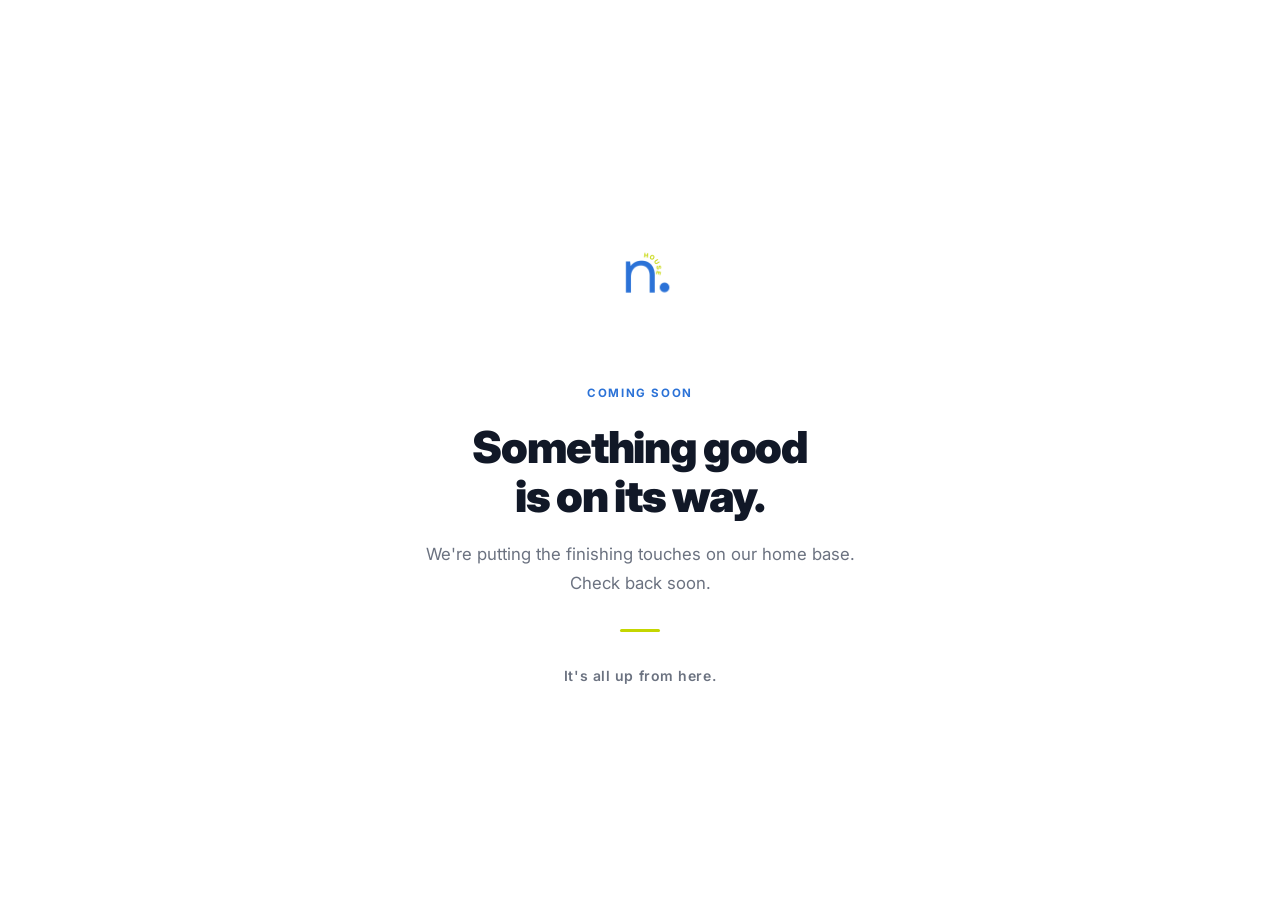
==== commit bf8a76a0: "Add logo files and replace CSS text logos with real images Co-Authored-By: Claude Sonnet 4.6 <norepl" ====
--- a/index.html
+++ b/index.html
@@ -51,23 +51,13 @@
     }
 
     .logo {
-      display: inline-flex;
-      align-items: baseline;
-      gap: 0.3rem;
+      display: block;
       margin-bottom: 3rem;
     }
-    .logo-northbound {
-      font-size: 2rem;
-      font-weight: 800;
-      color: var(--primary);
-      letter-spacing: -0.025em;
-    }
-    .logo-house {
-      font-size: 0.65rem;
-      font-weight: 700;
-      color: var(--accent);
-      letter-spacing: 0.18em;
-      text-transform: uppercase;
+    .logo img {
+      width: 120px;
+      height: 120px;
+      margin: 0 auto;
     }
 
     .eyebrow {
@@ -113,8 +103,7 @@
 <body>
   <div class="card">
     <a href="/" class="logo">
-      <span class="logo-northbound">northbound</span>
-      <span class="logo-house">HOUSE</span>
+      <img src="NHdot_Color.png" alt="Northbound House">
     </a>
     <p class="eyebrow">Coming Soon</p>
     <h1>Something good<br>is on its way.</h1>
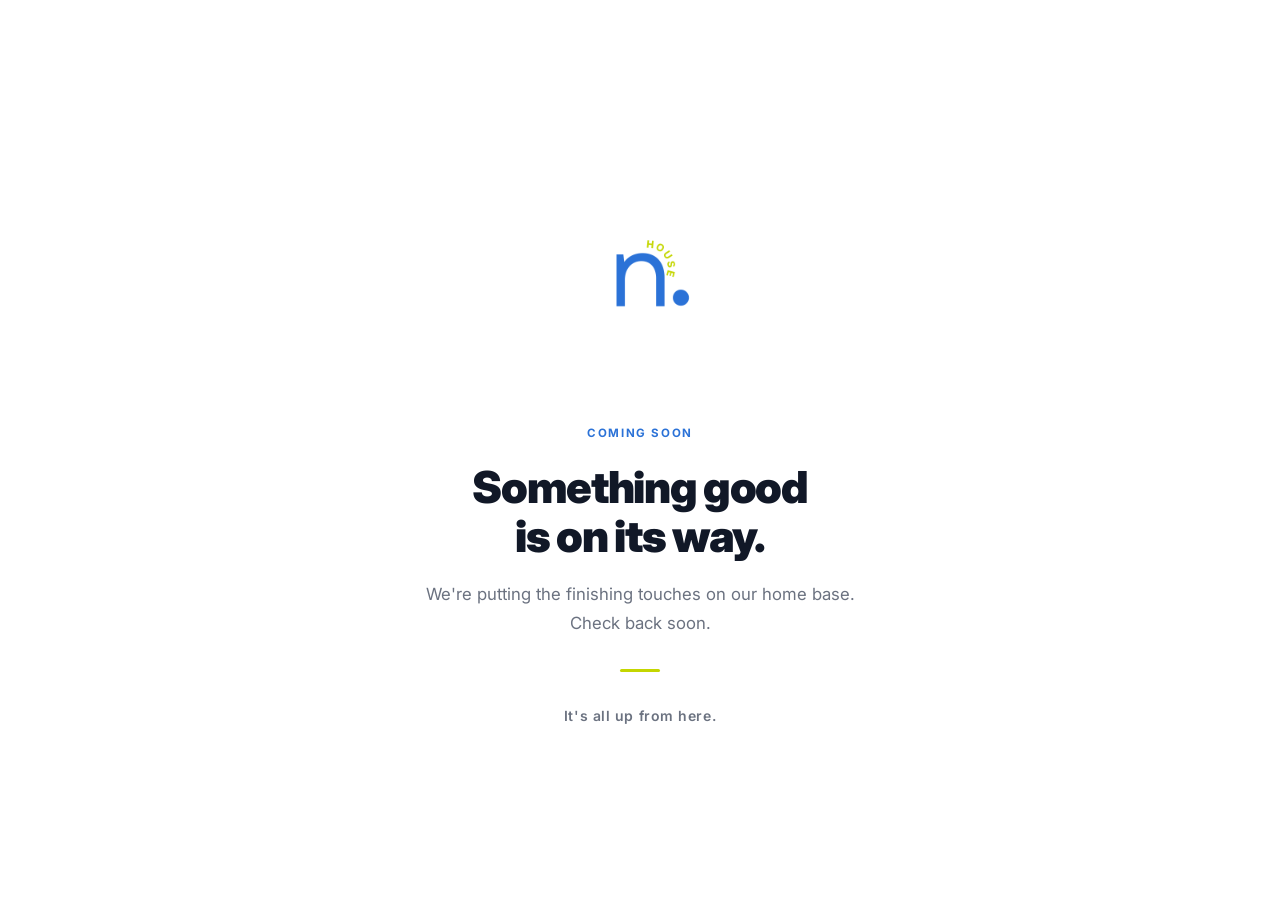
==== commit da341927: "Increase logo sizes on coming soon and inside pages Co-Authored-By: Claude Sonnet 4.6 <noreply@anthr" ====
--- a/index.html
+++ b/index.html
@@ -55,8 +55,8 @@
       margin-bottom: 3rem;
     }
     .logo img {
-      width: 120px;
-      height: 120px;
+      width: 200px;
+      height: 200px;
       margin: 0 auto;
     }
 
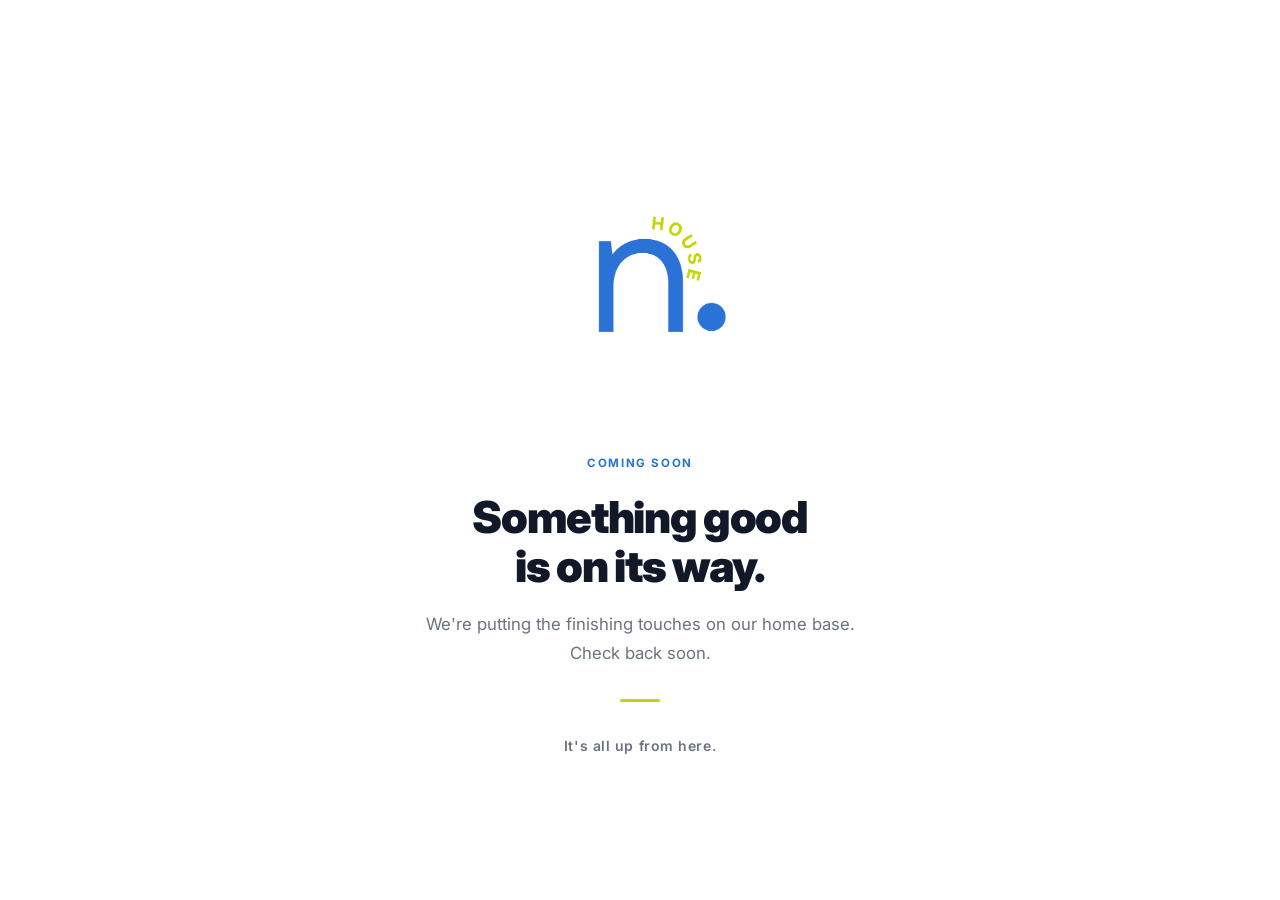
==== commit b8655f33: "Crop logo whitespace with object-fit and resize both logos Co-Authored-By: Claude Sonnet 4.6 <norepl" ====
--- a/index.html
+++ b/index.html
@@ -55,8 +55,10 @@
       margin-bottom: 3rem;
     }
     .logo img {
-      width: 200px;
-      height: 200px;
+      width: 350px;
+      height: 260px;
+      object-fit: cover;
+      object-position: center;
       margin: 0 auto;
     }
 
